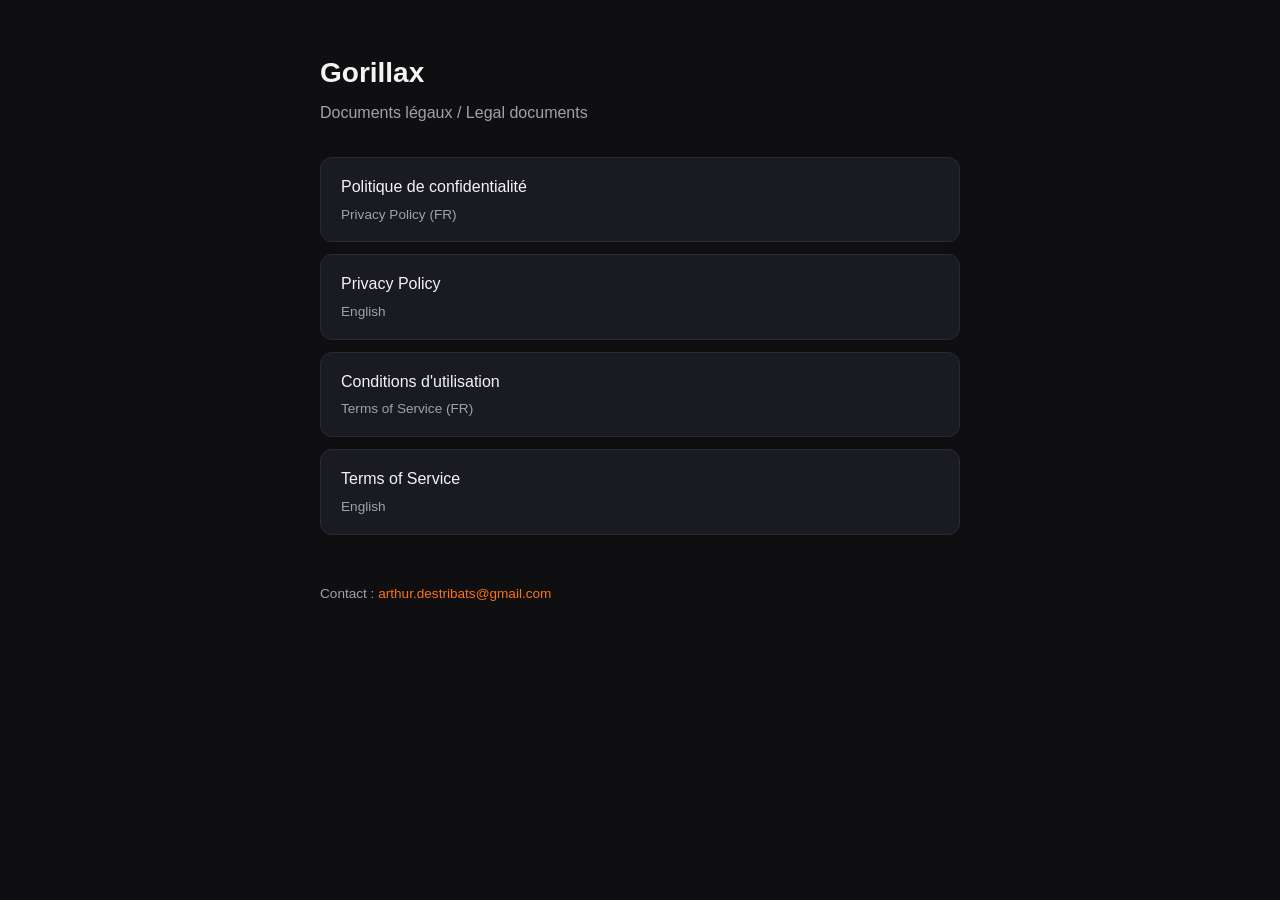
==== index.html @ 0c345df8 "Add Gorillax Privacy Policy and Terms (FR/EN) for GitHub Pages Co-authored-by: Cursor <cursoragent@c" ====
<!DOCTYPE html>
<html lang="fr">
<head>
  <meta charset="utf-8" />
  <meta name="viewport" content="width=device-width, initial-scale=1" />
  <title>Gorillax — Legal</title>
  <style>
    :root { --bg:#0f0f12; --card:#1a1a22; --text:#f4f4f5; --muted:#a1a1aa; --accent:#f97316; }
    * { box-sizing: border-box; }
    body { margin:0; font-family: -apple-system, BlinkMacSystemFont, "Segoe UI", Roboto, sans-serif; background:var(--bg); color:var(--text); line-height:1.6; padding:2rem 1rem; }
    .wrap { max-width: 640px; margin: 0 auto; }
    h1 { font-size: 1.75rem; margin-bottom: 0.25rem; }
    p.lead { color: var(--muted); margin-top: 0; }
    ul { list-style: none; padding: 0; margin: 2rem 0; }
    li { margin: 0.75rem 0; }
    a { display: block; padding: 1rem 1.25rem; background: var(--card); border-radius: 12px; color: var(--text); text-decoration: none; border: 1px solid #2a2a35; }
    a:hover { border-color: var(--accent); }
    a span { display: block; font-size: 0.85rem; color: var(--muted); margin-top: 0.25rem; }
    footer { margin-top: 3rem; font-size: 0.85rem; color: var(--muted); }
  </style>
</head>
<body>
  <div class="wrap">
    <h1>Gorillax</h1>
    <p class="lead">Documents légaux / Legal documents</p>
    <ul>
      <li><a href="privacy.html">Politique de confidentialité <span>Privacy Policy (FR)</span></a></li>
      <li><a href="privacy-en.html">Privacy Policy <span>English</span></a></li>
      <li><a href="terms.html">Conditions d'utilisation <span>Terms of Service (FR)</span></a></li>
      <li><a href="terms-en.html">Terms of Service <span>English</span></a></li>
    </ul>
    <footer>Contact : <a href="mailto:arthur.destribats@gmail.com" style="display:inline;padding:0;background:none;border:none;color:var(--accent);">arthur.destribats@gmail.com</a></footer>
  </div>
</body>
</html>
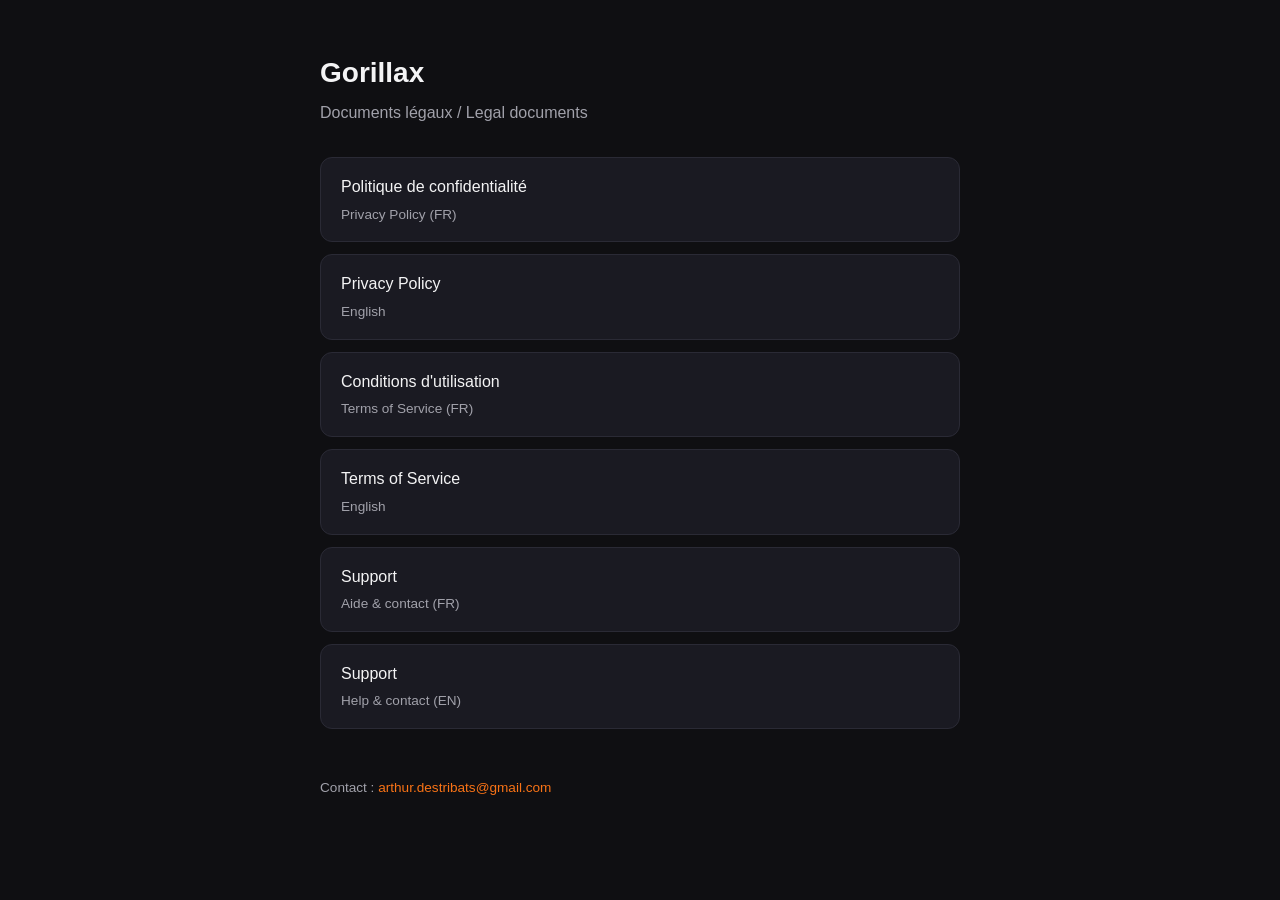
==== commit 250e7372: "docs: add support page (FR + EN) for App Store Connect submission" ====
--- a/index.html
+++ b/index.html
@@ -28,6 +28,8 @@
       <li><a href="privacy-en.html">Privacy Policy <span>English</span></a></li>
       <li><a href="terms.html">Conditions d'utilisation <span>Terms of Service (FR)</span></a></li>
       <li><a href="terms-en.html">Terms of Service <span>English</span></a></li>
+      <li><a href="support.html">Support <span>Aide & contact (FR)</span></a></li>
+      <li><a href="support-en.html">Support <span>Help & contact (EN)</span></a></li>
     </ul>
     <footer>Contact : <a href="mailto:arthur.destribats@gmail.com" style="display:inline;padding:0;background:none;border:none;color:var(--accent);">arthur.destribats@gmail.com</a></footer>
   </div>
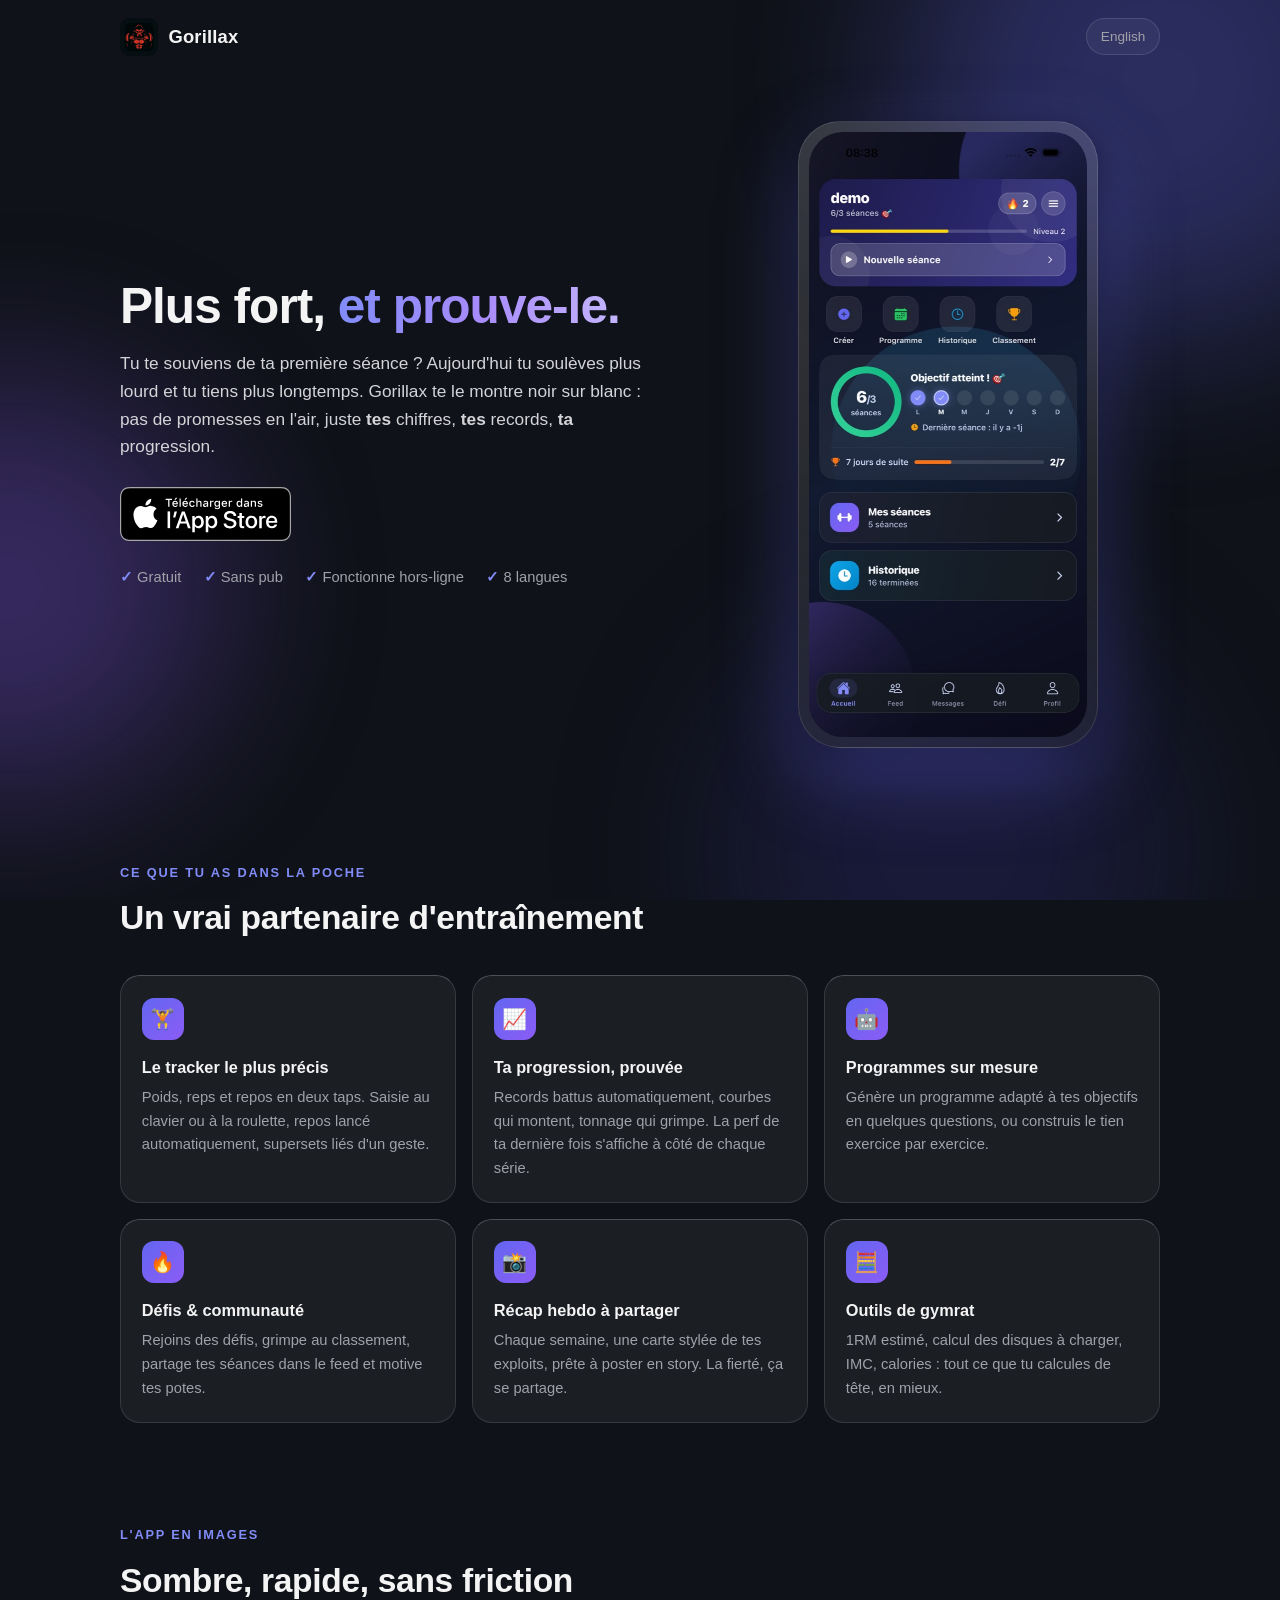
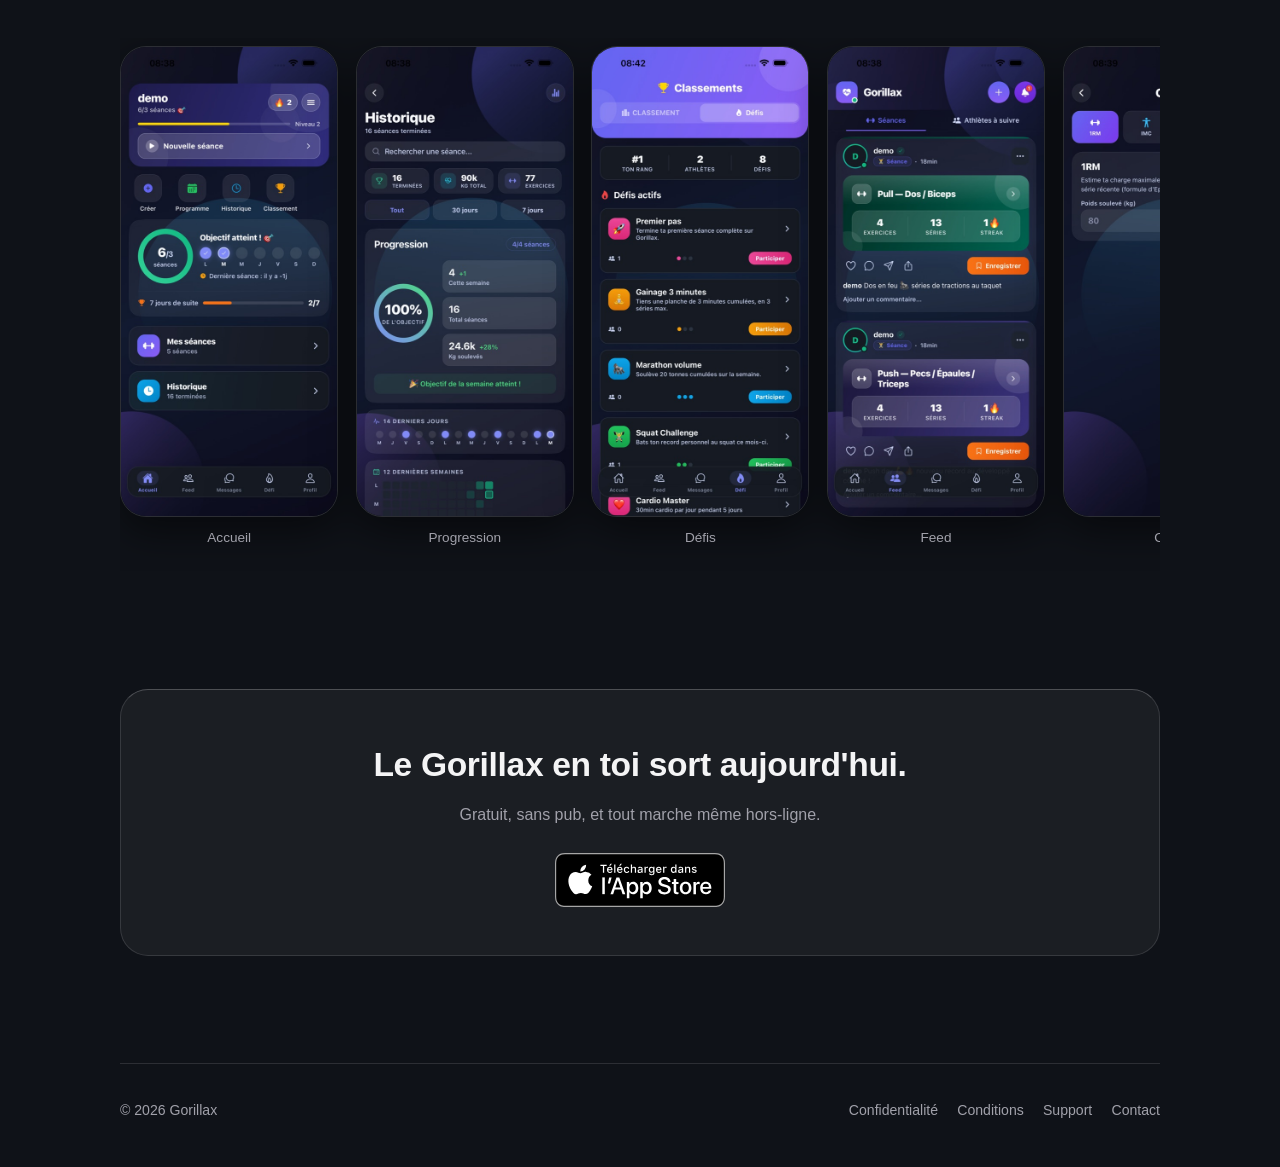
==== commit 829f2088: "feat: turn the legal hub into the Gorillax landing page Full landing page (fr + en) with hero, App S" ====
--- a/index.html
+++ b/index.html
@@ -3,35 +3,143 @@
 <head>
   <meta charset="utf-8" />
   <meta name="viewport" content="width=device-width, initial-scale=1" />
-  <title>Gorillax — Legal</title>
-  <style>
-    :root { --bg:#0f0f12; --card:#1a1a22; --text:#f4f4f5; --muted:#a1a1aa; --accent:#f97316; }
-    * { box-sizing: border-box; }
-    body { margin:0; font-family: -apple-system, BlinkMacSystemFont, "Segoe UI", Roboto, sans-serif; background:var(--bg); color:var(--text); line-height:1.6; padding:2rem 1rem; }
-    .wrap { max-width: 640px; margin: 0 auto; }
-    h1 { font-size: 1.75rem; margin-bottom: 0.25rem; }
-    p.lead { color: var(--muted); margin-top: 0; }
-    ul { list-style: none; padding: 0; margin: 2rem 0; }
-    li { margin: 0.75rem 0; }
-    a { display: block; padding: 1rem 1.25rem; background: var(--card); border-radius: 12px; color: var(--text); text-decoration: none; border: 1px solid #2a2a35; }
-    a:hover { border-color: var(--accent); }
-    a span { display: block; font-size: 0.85rem; color: var(--muted); margin-top: 0.25rem; }
-    footer { margin-top: 3rem; font-size: 0.85rem; color: var(--muted); }
-  </style>
+  <title>Gorillax — L'app de musculation qui te prouve que tu deviens plus fort</title>
+  <meta name="description" content="Suis tes séances, bats tes records, vois ta progression noir sur blanc. Gratuit, sans pub, fonctionne hors-ligne. Disponible sur l'App Store." />
+  <link rel="canonical" href="https://gorillaxapp.com/" />
+  <link rel="alternate" hreflang="fr" href="https://gorillaxapp.com/" />
+  <link rel="alternate" hreflang="en" href="https://gorillaxapp.com/en.html" />
+  <link rel="alternate" hreflang="x-default" href="https://gorillaxapp.com/" />
+  <link rel="icon" type="image/png" href="assets/favicon.png" />
+  <link rel="apple-touch-icon" href="assets/icon.png" />
+  <meta property="og:type" content="website" />
+  <meta property="og:site_name" content="Gorillax" />
+  <meta property="og:title" content="Gorillax — Plus fort, et prouve-le" />
+  <meta property="og:description" content="Chaque série te rapproche de la version la plus forte de toi. Suis tes séances, bats tes records, ressens la fierté." />
+  <meta property="og:url" content="https://gorillaxapp.com/" />
+  <meta property="og:image" content="https://gorillaxapp.com/assets/icon.png" />
+  <meta name="twitter:card" content="summary" />
+  <meta name="apple-itunes-app" content="app-id=6759853640" />
+  <link rel="stylesheet" href="landing.css" />
+  <script type="application/ld+json">
+  {
+    "@context": "https://schema.org",
+    "@type": "SoftwareApplication",
+    "name": "Gorillax Gym",
+    "operatingSystem": "iOS",
+    "applicationCategory": "HealthApplication",
+    "description": "Suis tes séances de musculation, bats tes records et vois ta progression. Gratuit, sans pub, fonctionne hors-ligne.",
+    "offers": { "@type": "Offer", "price": "0", "priceCurrency": "EUR" },
+    "url": "https://gorillaxapp.com/",
+    "installUrl": "https://apps.apple.com/app/id6759853640"
+  }
+  </script>
 </head>
 <body>
+  <div class="orbs"><div class="orb orb-1"></div><div class="orb orb-2"></div><div class="orb orb-3"></div></div>
+
   <div class="wrap">
-    <h1>Gorillax</h1>
-    <p class="lead">Documents légaux / Legal documents</p>
-    <ul>
-      <li><a href="privacy.html">Politique de confidentialité <span>Privacy Policy (FR)</span></a></li>
-      <li><a href="privacy-en.html">Privacy Policy <span>English</span></a></li>
-      <li><a href="terms.html">Conditions d'utilisation <span>Terms of Service (FR)</span></a></li>
-      <li><a href="terms-en.html">Terms of Service <span>English</span></a></li>
-      <li><a href="support.html">Support <span>Aide & contact (FR)</span></a></li>
-      <li><a href="support-en.html">Support <span>Help & contact (EN)</span></a></li>
-    </ul>
-    <footer>Contact : <a href="mailto:arthur.destribats@gmail.com" style="display:inline;padding:0;background:none;border:none;color:var(--accent);">arthur.destribats@gmail.com</a></footer>
+    <header>
+      <a class="brand" href="/"><img src="assets/icon.png" alt="" width="38" height="38" />Gorillax</a>
+      <a class="lang-switch" href="en.html" hreflang="en">English</a>
+    </header>
+
+    <section class="hero">
+      <div>
+        <h1>Plus fort, <span class="grad">et prouve-le.</span></h1>
+        <p class="pitch">
+          Tu te souviens de ta première séance ? Aujourd'hui tu soulèves plus lourd et tu tiens plus longtemps.
+          Gorillax te le montre noir sur blanc : pas de promesses en l'air, juste <strong>tes</strong> chiffres,
+          <strong>tes</strong> records, <strong>ta</strong> progression.
+        </p>
+        <div class="badges">
+          <a href="https://apps.apple.com/app/id6759853640" aria-label="Télécharger Gorillax dans l'App Store">
+            <img class="store" src="assets/appstore-badge-fr.svg" alt="Télécharger dans l'App Store" />
+          </a>
+        </div>
+        <ul class="hero-points">
+          <li>Gratuit</li>
+          <li>Sans pub</li>
+          <li>Fonctionne hors-ligne</li>
+          <li>8 langues</li>
+        </ul>
+      </div>
+      <div class="phone">
+        <img src="assets/shot-accueil.jpg" alt="Écran d'accueil de Gorillax : objectif de la semaine, série de 7 jours, séances et historique" />
+      </div>
+    </section>
+
+    <section id="features">
+      <p class="kicker">Ce que tu as dans la poche</p>
+      <h2>Un vrai partenaire d'entraînement</h2>
+      <div class="grid">
+        <div class="card">
+          <div class="ico">🏋️</div>
+          <h3>Le tracker le plus précis</h3>
+          <p>Poids, reps et repos en deux taps. Saisie au clavier ou à la roulette, repos lancé automatiquement, supersets liés d'un geste.</p>
+        </div>
+        <div class="card">
+          <div class="ico">📈</div>
+          <h3>Ta progression, prouvée</h3>
+          <p>Records battus automatiquement, courbes qui montent, tonnage qui grimpe. La perf de ta dernière fois s'affiche à côté de chaque série.</p>
+        </div>
+        <div class="card">
+          <div class="ico">🤖</div>
+          <h3>Programmes sur mesure</h3>
+          <p>Génère un programme adapté à tes objectifs en quelques questions, ou construis le tien exercice par exercice.</p>
+        </div>
+        <div class="card">
+          <div class="ico">🔥</div>
+          <h3>Défis &amp; communauté</h3>
+          <p>Rejoins des défis, grimpe au classement, partage tes séances dans le feed et motive tes potes.</p>
+        </div>
+        <div class="card">
+          <div class="ico">📸</div>
+          <h3>Récap hebdo à partager</h3>
+          <p>Chaque semaine, une carte stylée de tes exploits, prête à poster en story. La fierté, ça se partage.</p>
+        </div>
+        <div class="card">
+          <div class="ico">🧮</div>
+          <h3>Outils de gymrat</h3>
+          <p>1RM estimé, calcul des disques à charger, IMC, calories : tout ce que tu calcules de tête, en mieux.</p>
+        </div>
+      </div>
+    </section>
+
+    <section id="screens">
+      <p class="kicker">L'app en images</p>
+      <h2>Sombre, rapide, sans friction</h2>
+      <div class="shots">
+        <figure><img src="assets/shot-accueil.jpg" alt="Accueil : objectif hebdo et séries" loading="lazy" /><figcaption>Accueil</figcaption></figure>
+        <figure><img src="assets/shot-historique.jpg" alt="Historique et graphiques de progression" loading="lazy" /><figcaption>Progression</figcaption></figure>
+        <figure><img src="assets/shot-defis.jpg" alt="Défis communautaires" loading="lazy" /><figcaption>Défis</figcaption></figure>
+        <figure><img src="assets/shot-feed.jpg" alt="Feed social des séances" loading="lazy" /><figcaption>Feed</figcaption></figure>
+        <figure><img src="assets/shot-outils.jpg" alt="Outils : 1RM, disques, IMC, calories" loading="lazy" /><figcaption>Outils</figcaption></figure>
+      </div>
+    </section>
+
+    <section>
+      <div class="cta">
+        <h2>Le Gorillax en toi sort aujourd'hui.</h2>
+        <p>Gratuit, sans pub, et tout marche même hors-ligne.</p>
+        <div class="badges">
+          <a href="https://apps.apple.com/app/id6759853640" aria-label="Télécharger Gorillax dans l'App Store">
+            <img class="store" src="assets/appstore-badge-fr.svg" alt="Télécharger dans l'App Store" />
+          </a>
+        </div>
+      </div>
+    </section>
+
+    <footer>
+      <div class="foot-row">
+        <span>© 2026 Gorillax</span>
+        <nav class="foot-links">
+          <a href="privacy.html">Confidentialité</a>
+          <a href="terms.html">Conditions</a>
+          <a href="support.html">Support</a>
+          <a href="mailto:arthur.destribats@gmail.com">Contact</a>
+        </nav>
+      </div>
+    </footer>
   </div>
 </body>
 </html>
--- a/landing.css
+++ b/landing.css
@@ -0,0 +1,231 @@
+:root {
+  --bg: #0F1218;
+  --panel: rgba(255, 255, 255, 0.05);
+  --panel-border: rgba(255, 255, 255, 0.12);
+  --panel-highlight: rgba(255, 255, 255, 0.22);
+  --text: #F4F4F5;
+  --muted: #A1A1AA;
+  --primary: #818CF8;
+  --primary-deep: #6366F1;
+  --violet: #8B5CF6;
+  --accent: #FF6B70;
+}
+
+* { box-sizing: border-box; }
+
+html { scroll-behavior: smooth; }
+
+body {
+  margin: 0;
+  font-family: -apple-system, BlinkMacSystemFont, "Segoe UI", Roboto, sans-serif;
+  background: var(--bg);
+  color: var(--text);
+  line-height: 1.6;
+  overflow-x: hidden;
+}
+
+/* Orbes de fond, même langage que ScreenBackground de l'app */
+.orbs {
+  position: fixed;
+  inset: 0;
+  z-index: -1;
+  overflow: hidden;
+  pointer-events: none;
+}
+.orb {
+  position: absolute;
+  border-radius: 50%;
+  filter: blur(90px);
+  opacity: 0.32;
+}
+.orb-1 { width: 520px; height: 520px; background: #6366F1; top: -180px; right: -140px; }
+.orb-2 { width: 420px; height: 420px; background: #8B5CF6; top: 42%; left: -200px; }
+.orb-3 { width: 460px; height: 460px; background: #312E81; bottom: -180px; right: 8%; }
+
+.wrap { max-width: 1080px; margin: 0 auto; padding: 0 1.25rem; }
+
+/* ===== Header ===== */
+header {
+  display: flex;
+  align-items: center;
+  justify-content: space-between;
+  padding: 1.1rem 0;
+}
+.brand {
+  display: flex;
+  align-items: center;
+  gap: 0.65rem;
+  text-decoration: none;
+  color: var(--text);
+  font-weight: 800;
+  font-size: 1.15rem;
+  letter-spacing: 0.01em;
+}
+.brand img { width: 38px; height: 38px; border-radius: 9px; }
+.lang-switch {
+  font-size: 0.85rem;
+  color: var(--muted);
+  text-decoration: none;
+  padding: 0.4rem 0.85rem;
+  border: 1px solid var(--panel-border);
+  border-radius: 999px;
+  background: var(--panel);
+}
+.lang-switch:hover { border-color: var(--primary); color: var(--text); }
+
+/* ===== Hero ===== */
+.hero {
+  display: grid;
+  grid-template-columns: 1.15fr 0.85fr;
+  gap: 2.5rem;
+  align-items: center;
+  padding: 3rem 0 4rem;
+}
+.hero h1 {
+  font-size: clamp(2rem, 5vw, 3.1rem);
+  line-height: 1.12;
+  margin: 0 0 1rem;
+  letter-spacing: -0.02em;
+}
+.hero h1 .grad {
+  background: linear-gradient(90deg, #818CF8, #A78BFA, #C4B5FD);
+  -webkit-background-clip: text;
+  background-clip: text;
+  color: transparent;
+}
+.hero .pitch {
+  color: #D4D4D8;
+  font-size: 1.08rem;
+  margin: 0 0 1.6rem;
+  max-width: 34rem;
+}
+.badges { display: flex; align-items: center; gap: 1rem; flex-wrap: wrap; }
+.badges img.store { height: 54px; display: block; }
+.hero-points {
+  display: flex;
+  gap: 0.5rem 1.4rem;
+  flex-wrap: wrap;
+  list-style: none;
+  padding: 0;
+  margin: 1.6rem 0 0;
+  color: var(--muted);
+  font-size: 0.92rem;
+}
+.hero-points li::before { content: "✓ "; color: var(--primary); font-weight: 700; }
+
+.phone {
+  width: min(300px, 72vw);
+  margin: 0 auto;
+  border-radius: 42px;
+  padding: 10px;
+  background: linear-gradient(160deg, rgba(255,255,255,0.16), rgba(255,255,255,0.05));
+  border: 1px solid var(--panel-border);
+  box-shadow: 0 30px 80px rgba(99, 102, 241, 0.35), 0 8px 28px rgba(0, 0, 0, 0.55);
+}
+.phone img { width: 100%; display: block; border-radius: 34px; }
+
+/* ===== Sections ===== */
+section { padding: 3.2rem 0; }
+.kicker {
+  color: var(--primary);
+  font-size: 0.8rem;
+  font-weight: 800;
+  text-transform: uppercase;
+  letter-spacing: 0.14em;
+  margin: 0 0 0.5rem;
+}
+h2 { font-size: clamp(1.5rem, 3.4vw, 2.1rem); margin: 0 0 1.9rem; letter-spacing: -0.01em; }
+
+.grid {
+  display: grid;
+  grid-template-columns: repeat(3, 1fr);
+  gap: 1rem;
+}
+.card {
+  background: var(--panel);
+  border: 1px solid var(--panel-border);
+  border-top-color: var(--panel-highlight);
+  border-radius: 20px;
+  padding: 1.35rem 1.3rem;
+}
+.card .ico {
+  width: 42px;
+  height: 42px;
+  display: flex;
+  align-items: center;
+  justify-content: center;
+  font-size: 1.25rem;
+  border-radius: 12px;
+  background: linear-gradient(135deg, #6366F1, #8B5CF6);
+  margin-bottom: 0.85rem;
+}
+.card h3 { margin: 0 0 0.4rem; font-size: 1.02rem; }
+.card p { margin: 0; color: var(--muted); font-size: 0.92rem; }
+
+/* ===== Screenshots ===== */
+.shots {
+  display: flex;
+  gap: 1.1rem;
+  overflow-x: auto;
+  padding: 0.5rem 0.2rem 1.4rem;
+  scroll-snap-type: x mandatory;
+  -webkit-overflow-scrolling: touch;
+}
+.shots figure {
+  flex: 0 0 auto;
+  margin: 0;
+  scroll-snap-align: start;
+  text-align: center;
+}
+.shots img {
+  width: 218px;
+  border-radius: 26px;
+  border: 1px solid var(--panel-border);
+  box-shadow: 0 14px 40px rgba(0, 0, 0, 0.5);
+  display: block;
+}
+.shots figcaption { color: var(--muted); font-size: 0.85rem; margin-top: 0.6rem; }
+
+/* ===== CTA finale ===== */
+.cta {
+  text-align: center;
+  background: var(--panel);
+  border: 1px solid var(--panel-border);
+  border-top-color: var(--panel-highlight);
+  border-radius: 28px;
+  padding: 3rem 1.5rem;
+  margin: 1rem 0 0;
+}
+.cta h2 { margin-bottom: 0.6rem; }
+.cta p { color: var(--muted); margin: 0 0 1.6rem; }
+.cta .badges { justify-content: center; }
+
+/* ===== Footer ===== */
+footer {
+  margin-top: 3.5rem;
+  padding: 2.2rem 0 2.8rem;
+  border-top: 1px solid var(--panel-border);
+  color: var(--muted);
+  font-size: 0.88rem;
+}
+.foot-row {
+  display: flex;
+  justify-content: space-between;
+  gap: 1rem;
+  flex-wrap: wrap;
+  align-items: center;
+}
+.foot-links { display: flex; gap: 1.2rem; flex-wrap: wrap; }
+footer a { color: var(--muted); text-decoration: none; }
+footer a:hover { color: var(--text); }
+
+@media (max-width: 820px) {
+  .hero { grid-template-columns: 1fr; padding: 2rem 0 3rem; text-align: center; }
+  .hero .pitch { margin-left: auto; margin-right: auto; }
+  .badges { justify-content: center; }
+  .hero-points { justify-content: center; }
+  .grid { grid-template-columns: 1fr 1fr; }
+}
+@media (max-width: 540px) {
+  .grid { grid-template-columns: 1fr; }
+}
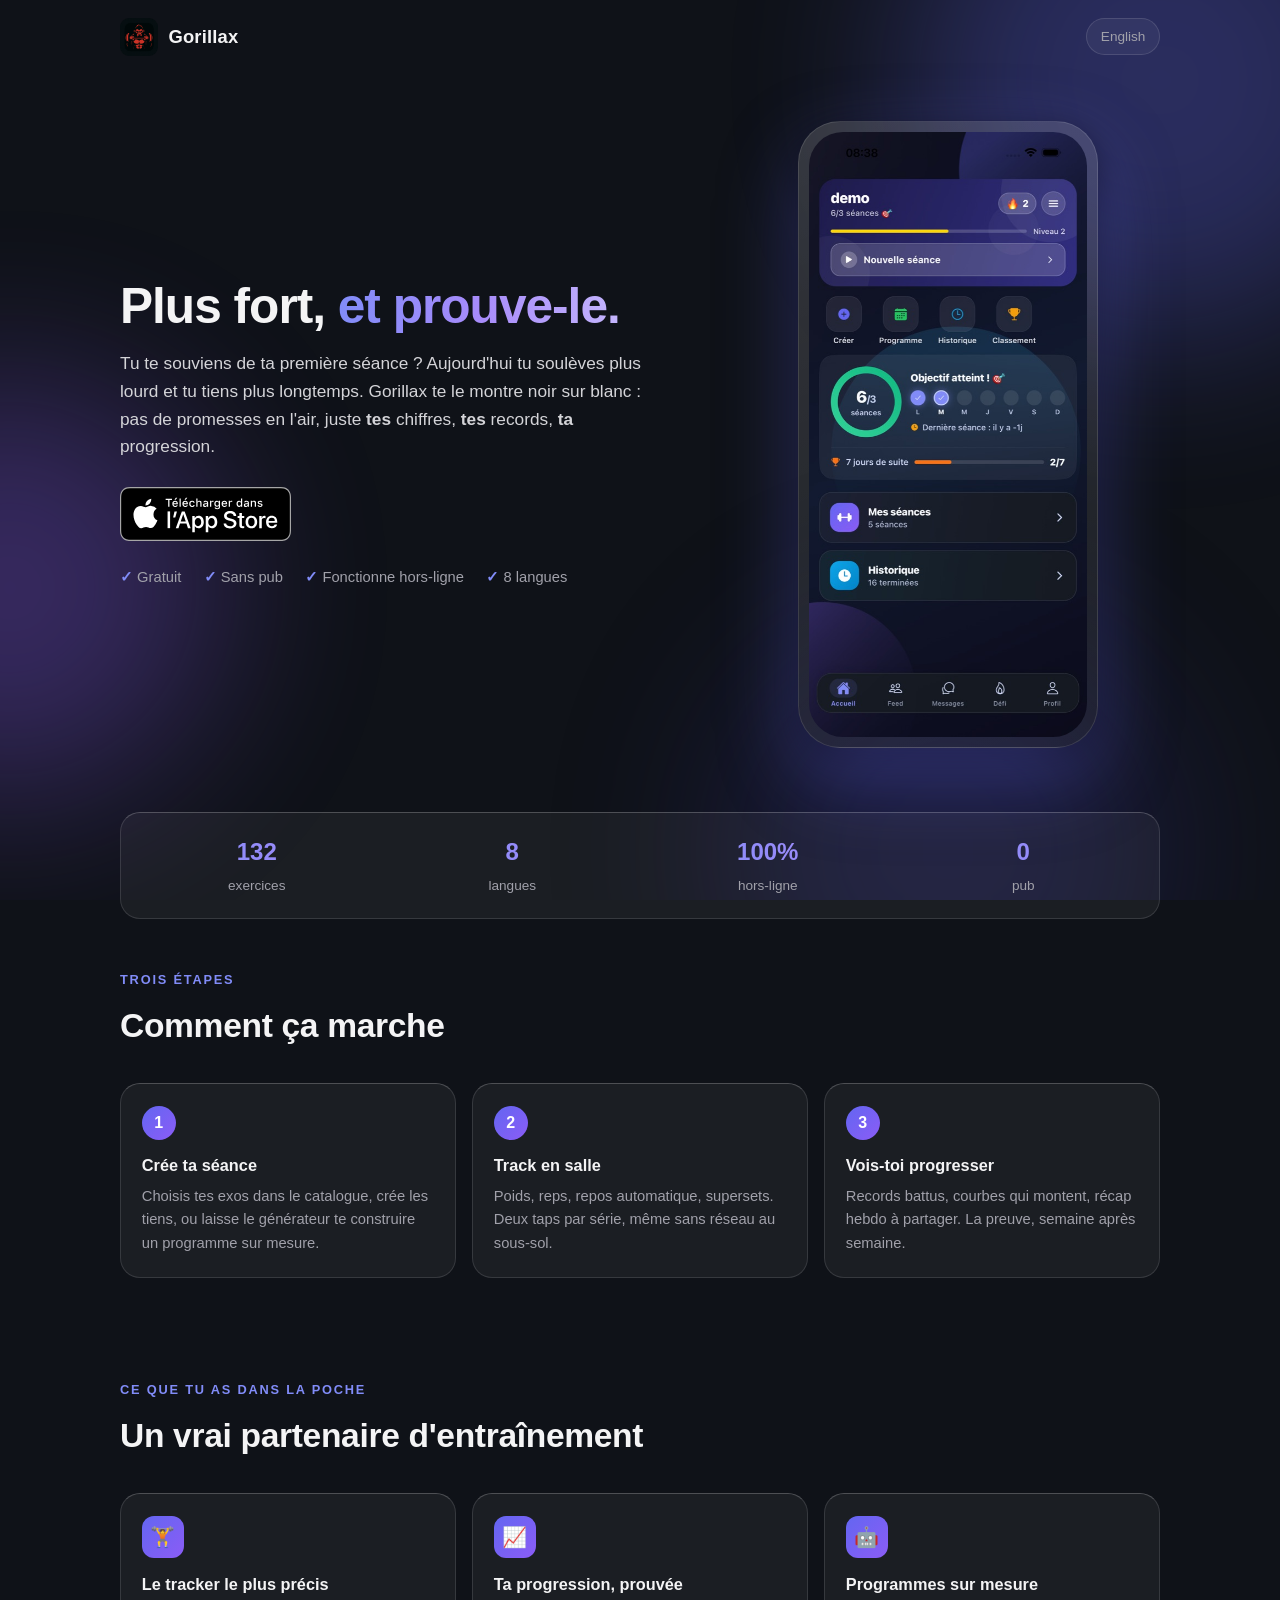
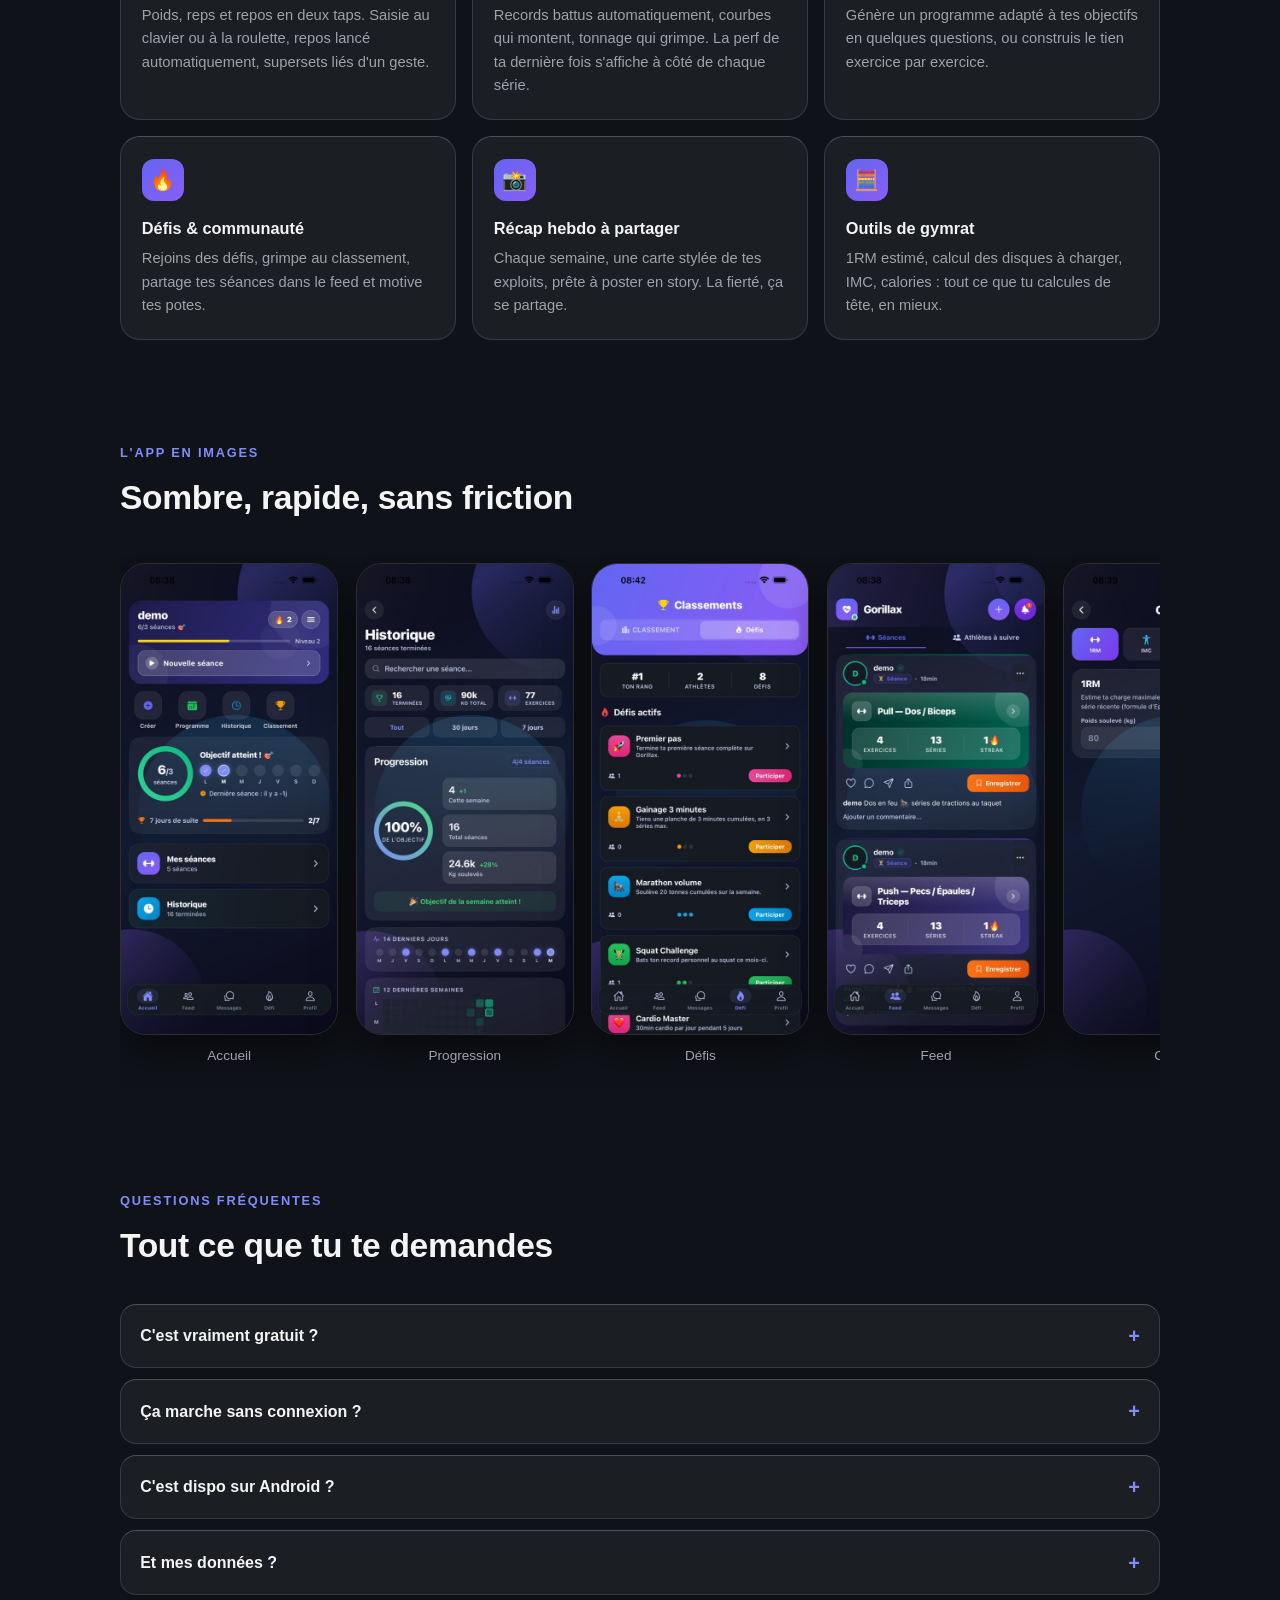
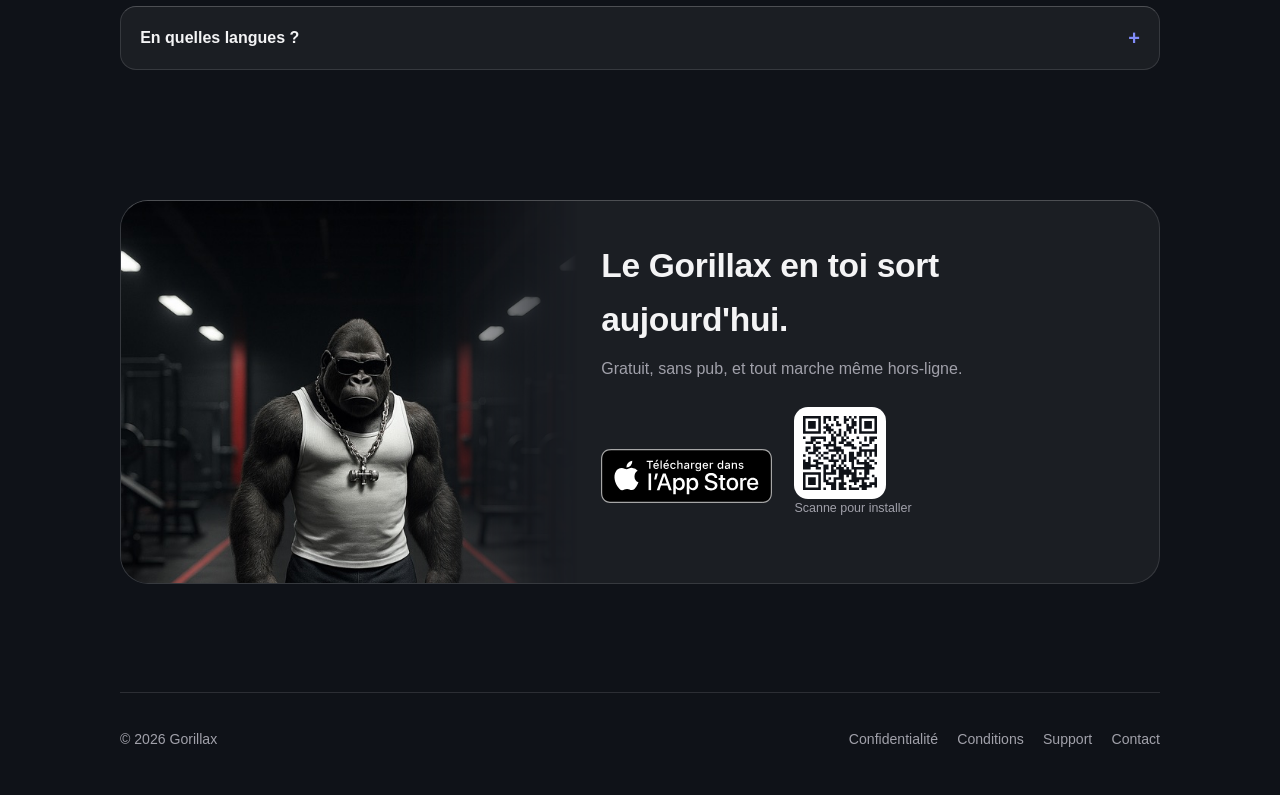
==== commit b72f3a2e: "feat: v2 landing - stats band, how-it-works, FAQ, mascot CTA, QR, scroll reveal Co-Authored-By: Clau" ====
--- a/index.html
+++ b/index.html
@@ -16,8 +16,10 @@
   <meta property="og:title" content="Gorillax — Plus fort, et prouve-le" />
   <meta property="og:description" content="Chaque série te rapproche de la version la plus forte de toi. Suis tes séances, bats tes records, ressens la fierté." />
   <meta property="og:url" content="https://gorillaxapp.com/" />
-  <meta property="og:image" content="https://gorillaxapp.com/assets/icon.png" />
-  <meta name="twitter:card" content="summary" />
+  <meta property="og:image" content="https://gorillaxapp.com/assets/og.jpg" />
+  <meta property="og:image:width" content="1200" />
+  <meta property="og:image:height" content="630" />
+  <meta name="twitter:card" content="summary_large_image" />
   <meta name="apple-itunes-app" content="app-id=6759853640" />
   <link rel="stylesheet" href="landing.css" />
   <script type="application/ld+json">
@@ -33,6 +35,18 @@
     "installUrl": "https://apps.apple.com/app/id6759853640"
   }
   </script>
+  <script type="application/ld+json">
+  {
+    "@context": "https://schema.org",
+    "@type": "FAQPage",
+    "mainEntity": [
+      {"@type": "Question", "name": "Gorillax est-il gratuit ?", "acceptedAnswer": {"@type": "Answer", "text": "Oui. Le suivi de séance, les programmes, l'historique, les défis et le feed sont gratuits et sans publicité. Un abonnement optionnel (Gorillax+) débloque des bonus."}},
+      {"@type": "Question", "name": "Gorillax fonctionne-t-il hors-ligne ?", "acceptedAnswer": {"@type": "Answer", "text": "Oui, tout fonctionne hors-ligne ; la synchronisation reprend automatiquement dès que le réseau revient."}},
+      {"@type": "Question", "name": "Gorillax est-il disponible sur Android ?", "acceptedAnswer": {"@type": "Answer", "text": "Gorillax est disponible sur iPhone via l'App Store. La version Android est en préparation."}},
+      {"@type": "Question", "name": "En quelles langues l'app est-elle disponible ?", "acceptedAnswer": {"@type": "Answer", "text": "Français, anglais, espagnol, allemand, italien, portugais, japonais et arabe."}}
+    ]
+  }
+  </script>
 </head>
 <body>
   <div class="orbs"><div class="orb orb-1"></div><div class="orb orb-2"></div><div class="orb orb-3"></div></div>
@@ -68,36 +82,65 @@
       </div>
     </section>
 
+    <div class="statband reveal">
+      <div><span class="num">132</span><span class="lbl">exercices</span></div>
+      <div><span class="num">8</span><span class="lbl">langues</span></div>
+      <div><span class="num">100%</span><span class="lbl">hors-ligne</span></div>
+      <div><span class="num">0</span><span class="lbl">pub</span></div>
+    </div>
+
+    <section id="how">
+      <p class="kicker reveal">Trois étapes</p>
+      <h2 class="reveal">Comment ça marche</h2>
+      <div class="steps">
+        <div class="step reveal">
+          <span class="n">1</span>
+          <h3>Crée ta séance</h3>
+          <p>Choisis tes exos dans le catalogue, crée les tiens, ou laisse le générateur te construire un programme sur mesure.</p>
+        </div>
+        <div class="step reveal">
+          <span class="n">2</span>
+          <h3>Track en salle</h3>
+          <p>Poids, reps, repos automatique, supersets. Deux taps par série, même sans réseau au sous-sol.</p>
+        </div>
+        <div class="step reveal">
+          <span class="n">3</span>
+          <h3>Vois-toi progresser</h3>
+          <p>Records battus, courbes qui montent, récap hebdo à partager. La preuve, semaine après semaine.</p>
+        </div>
+      </div>
+    </section>
+
     <section id="features">
-      <p class="kicker">Ce que tu as dans la poche</p>
-      <h2>Un vrai partenaire d'entraînement</h2>
+      <p class="kicker reveal">Ce que tu as dans la poche</p>
+      <h2 class="reveal">Un vrai partenaire d'entraînement</h2>
       <div class="grid">
-        <div class="card">
+        <div class="card reveal">
           <div class="ico">🏋️</div>
           <h3>Le tracker le plus précis</h3>
           <p>Poids, reps et repos en deux taps. Saisie au clavier ou à la roulette, repos lancé automatiquement, supersets liés d'un geste.</p>
         </div>
-        <div class="card">
+        <div class="card reveal">
           <div class="ico">📈</div>
           <h3>Ta progression, prouvée</h3>
           <p>Records battus automatiquement, courbes qui montent, tonnage qui grimpe. La perf de ta dernière fois s'affiche à côté de chaque série.</p>
         </div>
-        <div class="card">
+        <div class="card reveal">
           <div class="ico">🤖</div>
           <h3>Programmes sur mesure</h3>
           <p>Génère un programme adapté à tes objectifs en quelques questions, ou construis le tien exercice par exercice.</p>
         </div>
-        <div class="card">
+        <div class="card reveal">
           <div class="ico">🔥</div>
           <h3>Défis &amp; communauté</h3>
           <p>Rejoins des défis, grimpe au classement, partage tes séances dans le feed et motive tes potes.</p>
         </div>
-        <div class="card">
+        <div class="card reveal">
           <div class="ico">📸</div>
           <h3>Récap hebdo à partager</h3>
           <p>Chaque semaine, une carte stylée de tes exploits, prête à poster en story. La fierté, ça se partage.</p>
         </div>
-        <div class="card">
+        <div class="card reveal">
           <div class="ico">🧮</div>
           <h3>Outils de gymrat</h3>
           <p>1RM estimé, calcul des disques à charger, IMC, calories : tout ce que tu calcules de tête, en mieux.</p>
@@ -106,8 +149,8 @@
     </section>
 
     <section id="screens">
-      <p class="kicker">L'app en images</p>
-      <h2>Sombre, rapide, sans friction</h2>
+      <p class="kicker reveal">L'app en images</p>
+      <h2 class="reveal">Sombre, rapide, sans friction</h2>
       <div class="shots">
         <figure><img src="assets/shot-accueil.jpg" alt="Accueil : objectif hebdo et séries" loading="lazy" /><figcaption>Accueil</figcaption></figure>
         <figure><img src="assets/shot-historique.jpg" alt="Historique et graphiques de progression" loading="lazy" /><figcaption>Progression</figcaption></figure>
@@ -117,14 +160,48 @@
       </div>
     </section>
 
+    <section id="faq">
+      <p class="kicker reveal">Questions fréquentes</p>
+      <h2 class="reveal">Tout ce que tu te demandes</h2>
+      <div class="faq reveal">
+        <details>
+          <summary>C'est vraiment gratuit ?</summary>
+          <p>Oui. Le suivi de séance, les programmes, l'historique, les défis et le feed sont gratuits, sans publicité. Un abonnement optionnel (Gorillax+) débloque des bonus pour soutenir le projet.</p>
+        </details>
+        <details>
+          <summary>Ça marche sans connexion ?</summary>
+          <p>Oui — tout fonctionne hors-ligne : tu peux tracker ta séance au fin fond du sous-sol de ta salle. La synchronisation reprend automatiquement dès que tu retrouves du réseau.</p>
+        </details>
+        <details>
+          <summary>C'est dispo sur Android ?</summary>
+          <p>Gorillax est disponible sur iPhone (App Store). La version Android est en préparation.</p>
+        </details>
+        <details>
+          <summary>Et mes données ?</summary>
+          <p>Tes données d'entraînement t'appartiennent : pas de revente, pas de pub ciblée. Les détails sont dans la <a href="privacy.html">politique de confidentialité</a>.</p>
+        </details>
+        <details>
+          <summary>En quelles langues ?</summary>
+          <p>Français, anglais, espagnol, allemand, italien, portugais, japonais et arabe.</p>
+        </details>
+      </div>
+    </section>
+
     <section>
-      <div class="cta">
-        <h2>Le Gorillax en toi sort aujourd'hui.</h2>
-        <p>Gratuit, sans pub, et tout marche même hors-ligne.</p>
-        <div class="badges">
-          <a href="https://apps.apple.com/app/id6759853640" aria-label="Télécharger Gorillax dans l'App Store">
-            <img class="store" src="assets/appstore-badge-fr.svg" alt="Télécharger dans l'App Store" />
-          </a>
+      <div class="cta reveal">
+        <div class="cta-mascot" role="img" aria-label="La mascotte gorille de Gorillax dans une salle de sport"></div>
+        <div class="cta-body">
+          <h2>Le Gorillax en toi sort aujourd'hui.</h2>
+          <p>Gratuit, sans pub, et tout marche même hors-ligne.</p>
+          <div class="badges">
+            <a href="https://apps.apple.com/app/id6759853640" aria-label="Télécharger Gorillax dans l'App Store">
+              <img class="store" src="assets/appstore-badge-fr.svg" alt="Télécharger dans l'App Store" />
+            </a>
+            <div class="qr-wrap">
+              <span class="qr"><img src="assets/qr-appstore.svg" alt="QR code vers l'App Store" /></span>
+              <p class="qr-hint">Scanne pour installer</p>
+            </div>
+          </div>
         </div>
       </div>
     </section>
@@ -141,5 +218,21 @@
       </div>
     </footer>
   </div>
+
+  <script>
+    (function () {
+      var els = document.querySelectorAll('.reveal');
+      if (!('IntersectionObserver' in window)) {
+        els.forEach(function (el) { el.classList.add('in'); });
+        return;
+      }
+      var io = new IntersectionObserver(function (entries) {
+        entries.forEach(function (e) {
+          if (e.isIntersecting) { e.target.classList.add('in'); io.unobserve(e.target); }
+        });
+      }, { threshold: 0.12 });
+      els.forEach(function (el) { io.observe(el); });
+    })();
+  </script>
 </body>
 </html>
--- a/landing.css
+++ b/landing.css
@@ -37,10 +37,30 @@
   border-radius: 50%;
   filter: blur(90px);
   opacity: 0.32;
+  animation: drift 22s ease-in-out infinite alternate;
 }
 .orb-1 { width: 520px; height: 520px; background: #6366F1; top: -180px; right: -140px; }
-.orb-2 { width: 420px; height: 420px; background: #8B5CF6; top: 42%; left: -200px; }
-.orb-3 { width: 460px; height: 460px; background: #312E81; bottom: -180px; right: 8%; }
+.orb-2 { width: 420px; height: 420px; background: #8B5CF6; top: 42%; left: -200px; animation-duration: 28s; animation-delay: -8s; }
+.orb-3 { width: 460px; height: 460px; background: #312E81; bottom: -180px; right: 8%; animation-duration: 34s; animation-delay: -16s; }
+
+@keyframes drift {
+  from { transform: translate(0, 0) scale(1); }
+  to { transform: translate(46px, -34px) scale(1.08); }
+}
+
+/* Révélation au scroll (le JS ajoute .in quand l'élément entre à l'écran) */
+.reveal {
+  opacity: 0;
+  transform: translateY(18px);
+  transition: opacity 0.7s ease, transform 0.7s ease;
+}
+.reveal.in { opacity: 1; transform: none; }
+
+@media (prefers-reduced-motion: reduce) {
+  .orb { animation: none; }
+  .reveal { opacity: 1; transform: none; transition: none; }
+  html { scroll-behavior: auto; }
+}
 
 .wrap { max-width: 1080px; margin: 0 auto; padding: 0 1.25rem; }
 
@@ -147,6 +167,12 @@
   border-top-color: var(--panel-highlight);
   border-radius: 20px;
   padding: 1.35rem 1.3rem;
+  transition: transform 0.25s ease, border-color 0.25s ease, box-shadow 0.25s ease;
+}
+.card:hover {
+  transform: translateY(-4px);
+  border-color: rgba(129, 140, 248, 0.45);
+  box-shadow: 0 14px 38px rgba(99, 102, 241, 0.18);
 }
 .card .ico {
   width: 42px;
@@ -186,19 +212,124 @@
 }
 .shots figcaption { color: var(--muted); font-size: 0.85rem; margin-top: 0.6rem; }
 
-/* ===== CTA finale ===== */
+/* ===== Bande de stats ===== */
+.statband {
+  display: grid;
+  grid-template-columns: repeat(4, 1fr);
+  gap: 1rem;
+  background: var(--panel);
+  border: 1px solid var(--panel-border);
+  border-top-color: var(--panel-highlight);
+  border-radius: 20px;
+  padding: 1.3rem 1rem;
+  text-align: center;
+}
+.statband .num {
+  display: block;
+  font-size: 1.5rem;
+  font-weight: 800;
+  background: linear-gradient(90deg, #818CF8, #A78BFA);
+  -webkit-background-clip: text;
+  background-clip: text;
+  color: transparent;
+}
+.statband .lbl { color: var(--muted); font-size: 0.85rem; }
+
+/* ===== 3 étapes ===== */
+.steps { display: grid; grid-template-columns: repeat(3, 1fr); gap: 1rem; }
+.step {
+  background: var(--panel);
+  border: 1px solid var(--panel-border);
+  border-top-color: var(--panel-highlight);
+  border-radius: 20px;
+  padding: 1.35rem 1.3rem;
+}
+.step .n {
+  display: inline-flex;
+  align-items: center;
+  justify-content: center;
+  width: 34px;
+  height: 34px;
+  border-radius: 50%;
+  font-weight: 800;
+  color: #fff;
+  background: linear-gradient(135deg, #6366F1, #8B5CF6);
+  margin-bottom: 0.8rem;
+}
+.step h3 { margin: 0 0 0.4rem; font-size: 1.02rem; }
+.step p { margin: 0; color: var(--muted); font-size: 0.92rem; }
+
+/* ===== FAQ ===== */
+.faq details {
+  background: var(--panel);
+  border: 1px solid var(--panel-border);
+  border-top-color: var(--panel-highlight);
+  border-radius: 16px;
+  padding: 0.95rem 1.2rem;
+  margin-bottom: 0.7rem;
+}
+.faq summary {
+  cursor: pointer;
+  font-weight: 700;
+  list-style: none;
+  display: flex;
+  justify-content: space-between;
+  align-items: center;
+  gap: 1rem;
+}
+.faq summary::-webkit-details-marker { display: none; }
+.faq summary::after { content: "+"; color: var(--primary); font-size: 1.25rem; font-weight: 600; }
+.faq details[open] summary::after { content: "–"; }
+.faq details p { color: var(--muted); font-size: 0.94rem; margin: 0.7rem 0 0.2rem; }
+.faq details a { color: var(--primary); }
+
+/* ===== CTA finale (mascotte + QR) ===== */
 .cta {
-  text-align: center;
+  display: grid;
+  grid-template-columns: 0.9fr 1.1fr;
+  align-items: center;
+  gap: 1.5rem;
   background: var(--panel);
   border: 1px solid var(--panel-border);
   border-top-color: var(--panel-highlight);
   border-radius: 28px;
-  padding: 3rem 1.5rem;
+  padding: 0;
   margin: 1rem 0 0;
-}
+  overflow: hidden;
+}
+.cta-mascot {
+  align-self: stretch;
+  min-height: 320px;
+  background: url("assets/mascot.jpg") center 22% / cover no-repeat;
+  -webkit-mask-image: linear-gradient(to right, black 62%, transparent);
+  mask-image: linear-gradient(to right, black 62%, transparent);
+}
+.cta-body { text-align: left; padding: 2.4rem 2rem 2.4rem 0; }
 .cta h2 { margin-bottom: 0.6rem; }
 .cta p { color: var(--muted); margin: 0 0 1.6rem; }
-.cta .badges { justify-content: center; }
+.cta .badges { justify-content: flex-start; align-items: center; gap: 1.4rem; }
+.qr {
+  background: #fff;
+  border-radius: 14px;
+  padding: 9px;
+  width: 92px;
+  height: 92px;
+  display: block;
+}
+.qr img { width: 100%; height: 100%; display: block; }
+.qr-hint { color: var(--muted); font-size: 0.78rem; margin-top: 0.5rem; text-align: center; }
+
+@media (max-width: 700px) {
+  .cta { grid-template-columns: 1fr; }
+  .cta-mascot {
+    min-height: 230px;
+    -webkit-mask-image: linear-gradient(to bottom, black 55%, transparent);
+    mask-image: linear-gradient(to bottom, black 55%, transparent);
+  }
+  .cta-body { padding: 0 1.5rem 2.2rem; text-align: center; }
+  .cta .badges { justify-content: center; }
+  .qr-wrap { display: none; }
+}
 
 /* ===== Footer ===== */
 footer {
@@ -225,6 +356,8 @@
   .badges { justify-content: center; }
   .hero-points { justify-content: center; }
   .grid { grid-template-columns: 1fr 1fr; }
+  .steps { grid-template-columns: 1fr; }
+  .statband { grid-template-columns: 1fr 1fr; gap: 1.2rem 0.5rem; }
 }
 @media (max-width: 540px) {
   .grid { grid-template-columns: 1fr; }
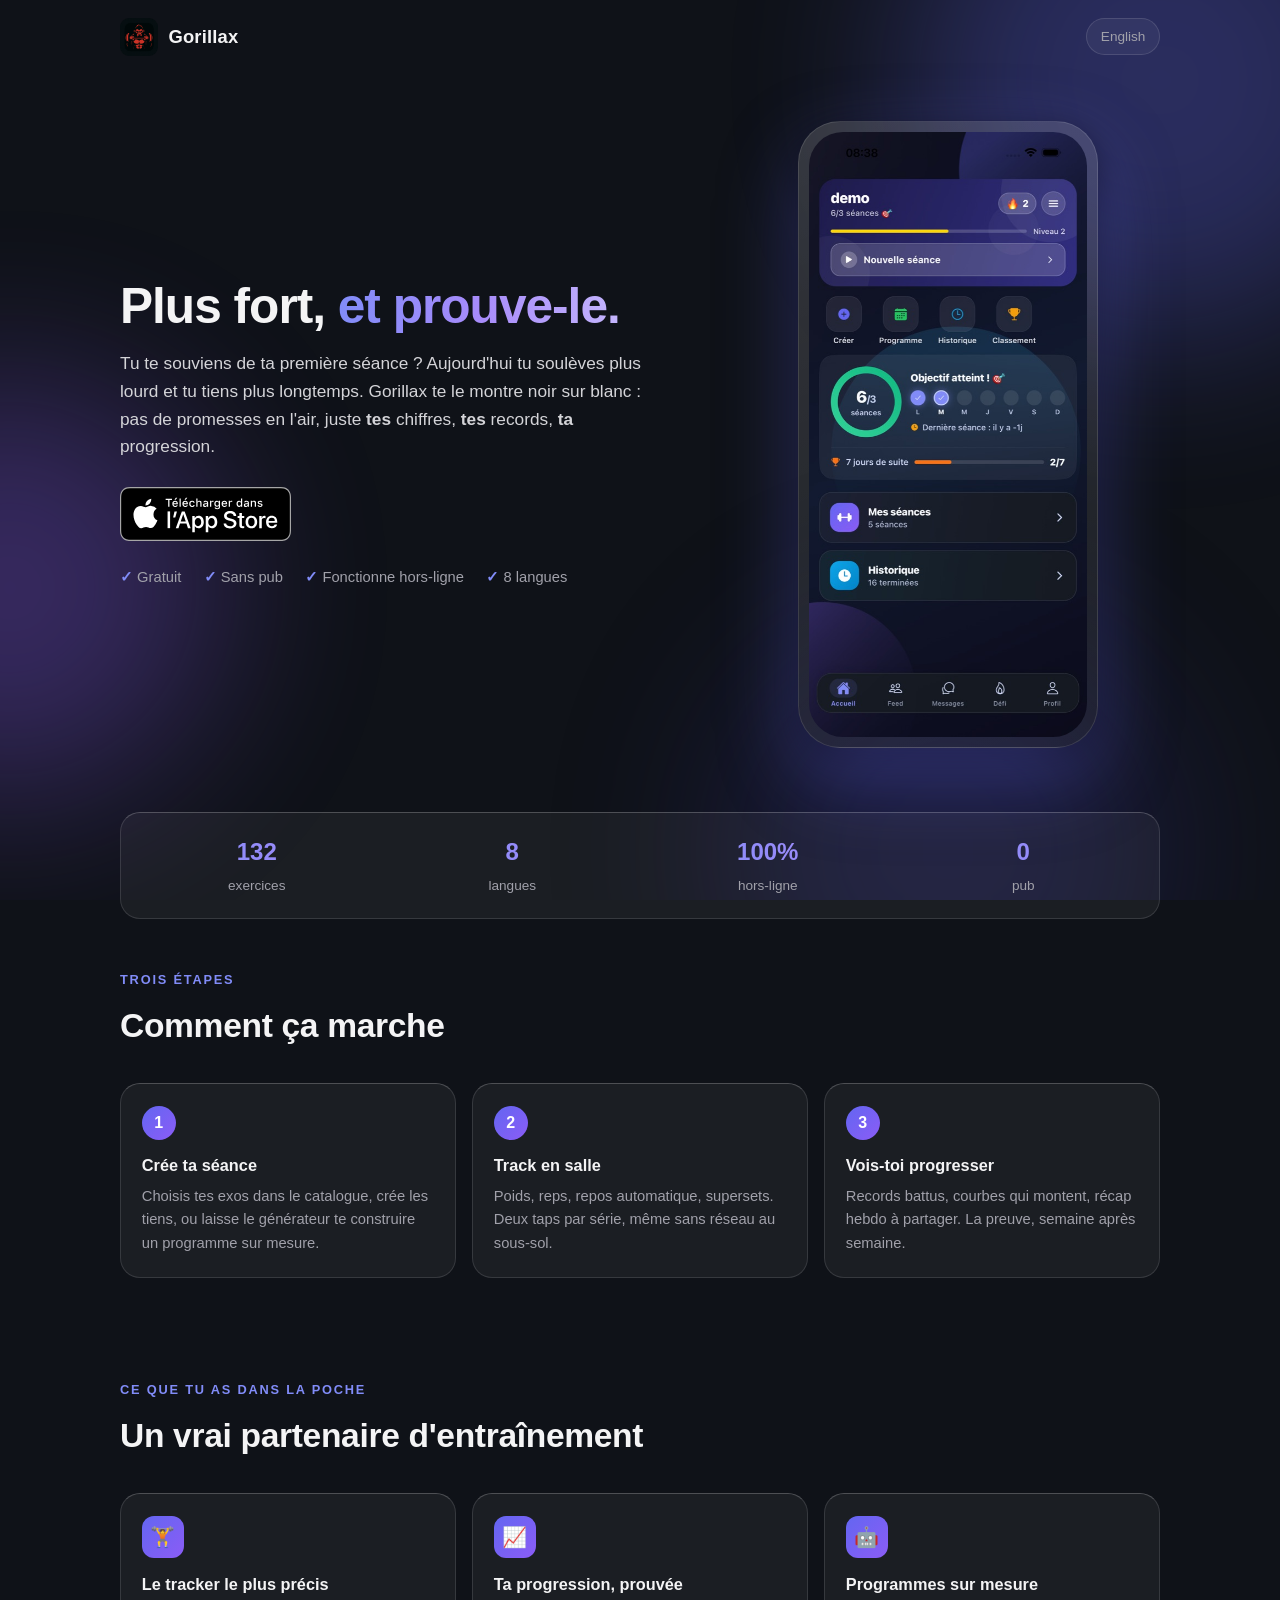
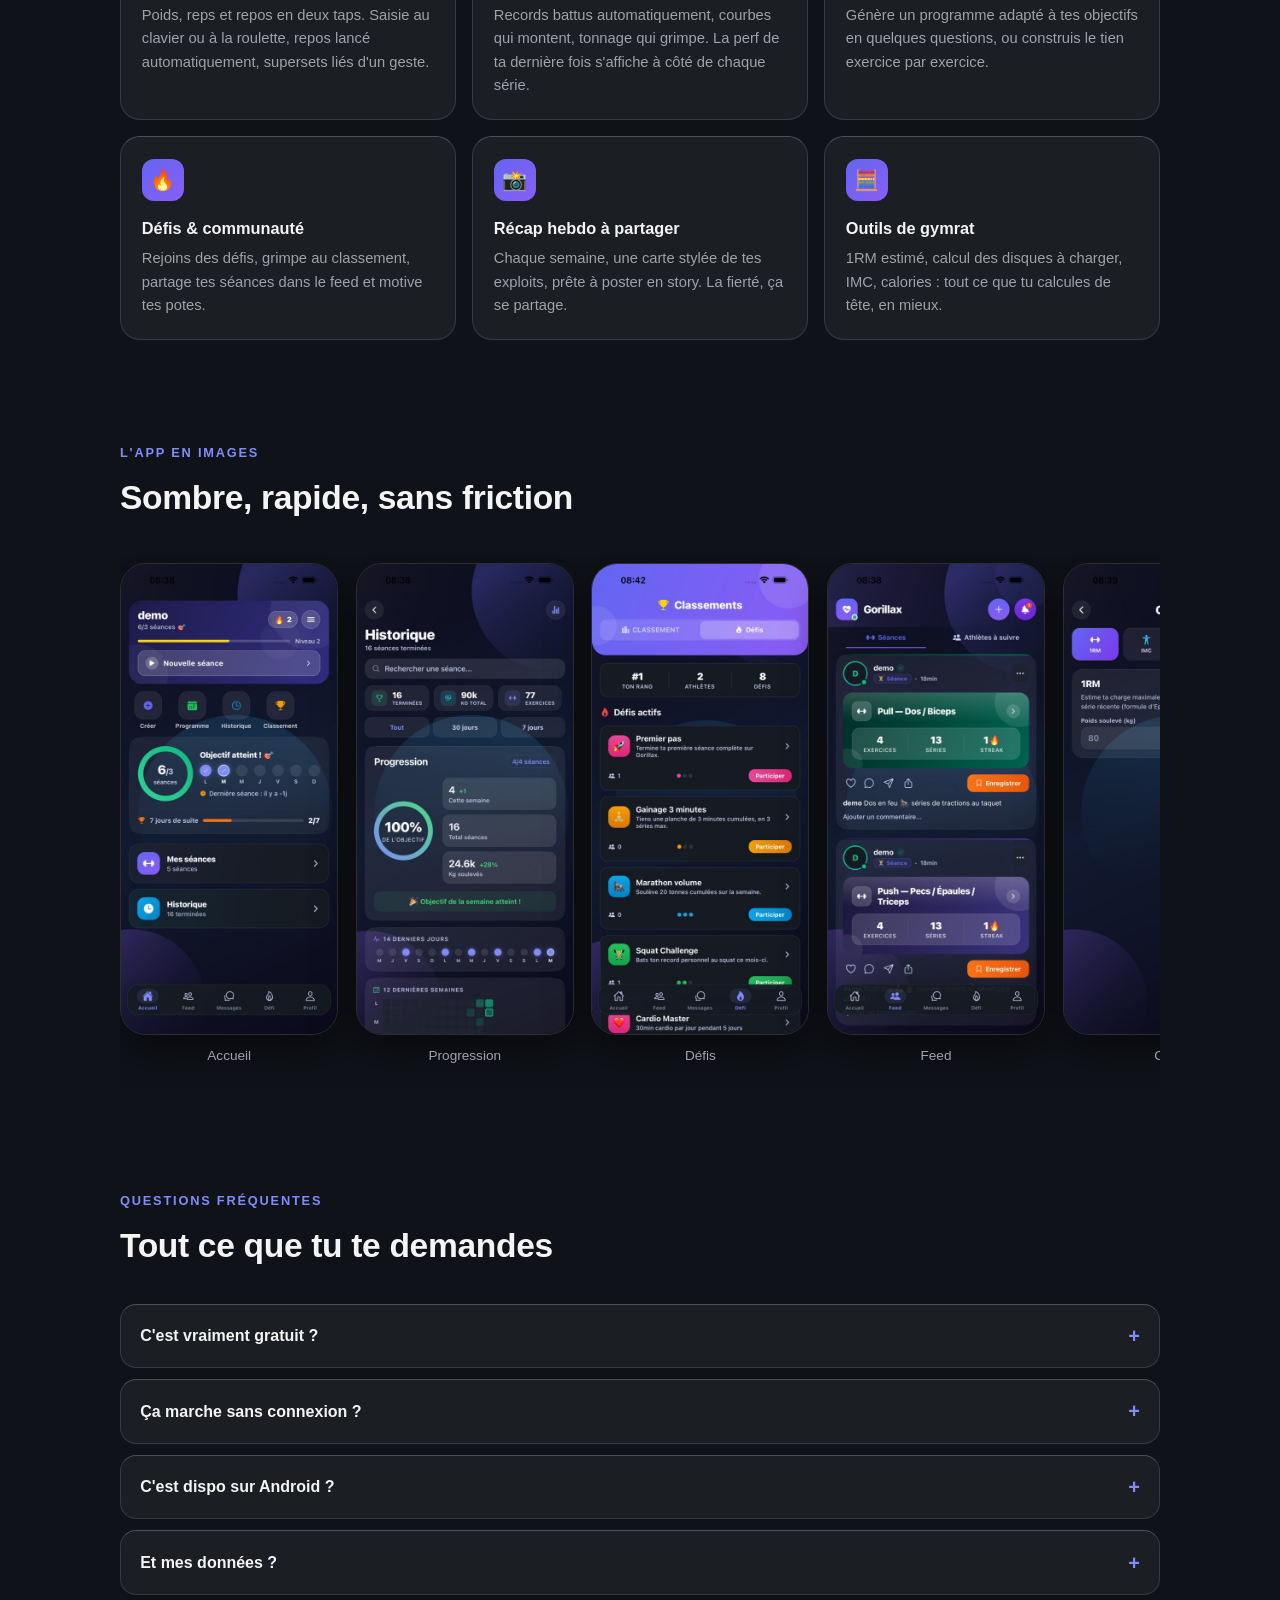
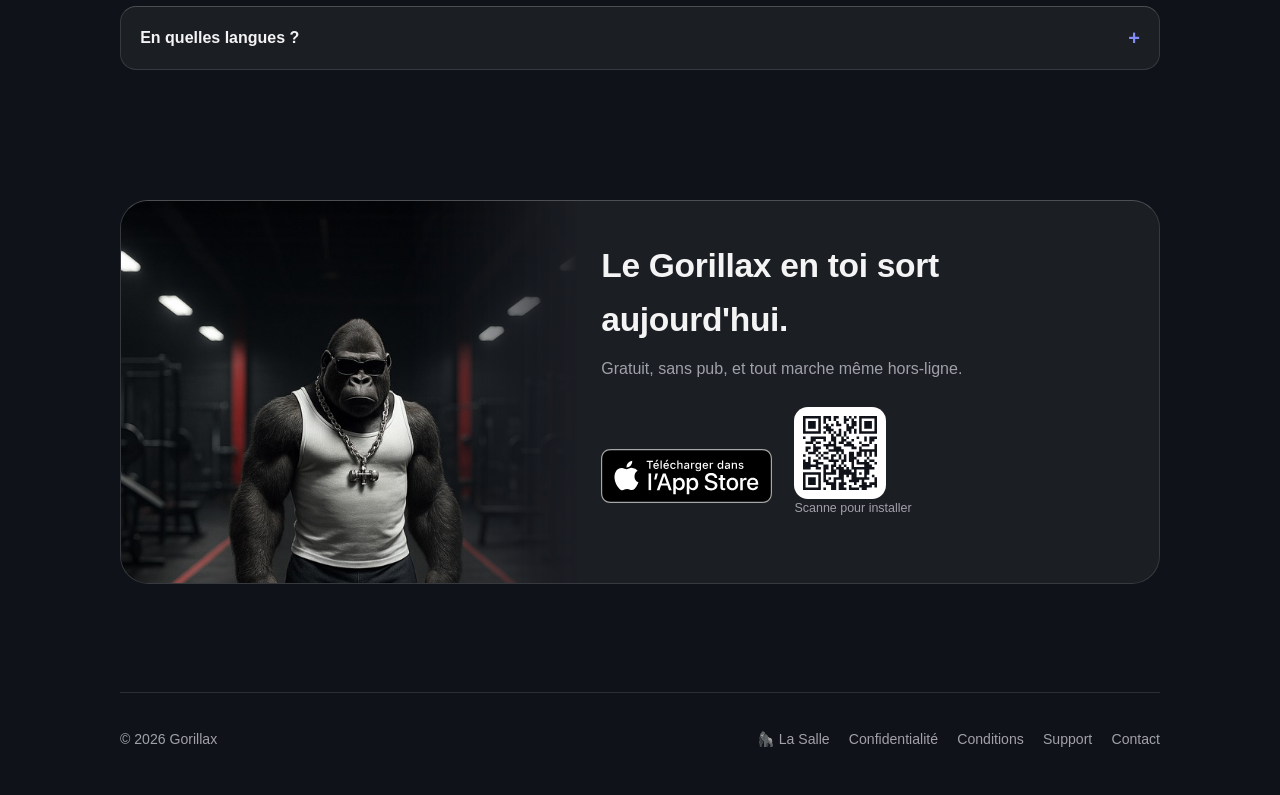
==== commit e37d95f5: "feat: La Salle universe page, Coach 404 and character portraits Co-Authored-By: Claude Opus 4.8 (1M " ====
--- a/index.html
+++ b/index.html
@@ -210,6 +210,7 @@
       <div class="foot-row">
         <span>© 2026 Gorillax</span>
         <nav class="foot-links">
+          <a href="lasalle.html">🦍 La Salle</a>
           <a href="privacy.html">Confidentialité</a>
           <a href="terms.html">Conditions</a>
           <a href="support.html">Support</a>
